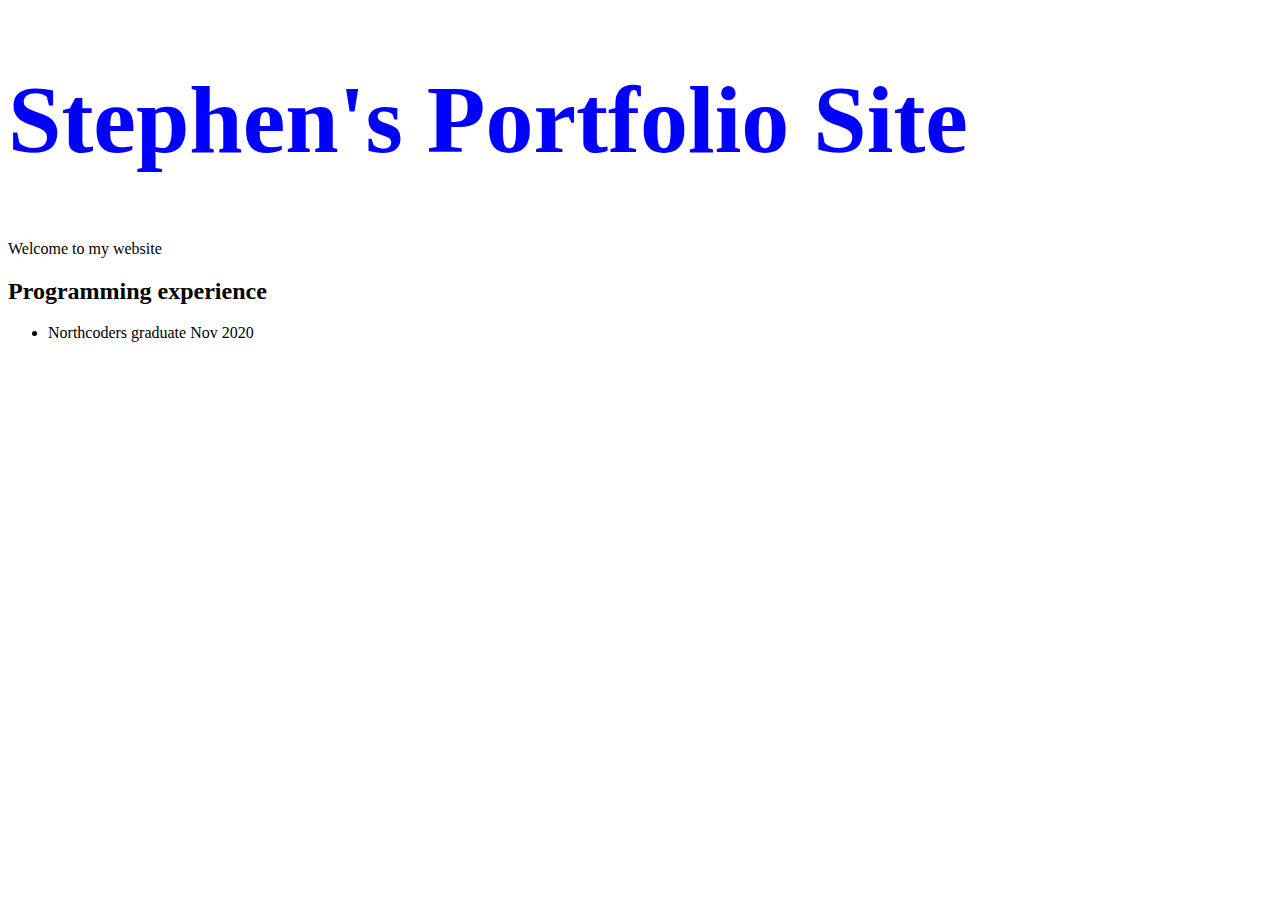
==== index.html @ 731758c3 "start of homepage styling" ====
<!DOCTYPE html>
<html lang="en">

<head>
  <meta charset="UTF-8">
  <meta name="viewport" content="width=device-width, initial-scale=1.0">
  <title>My Portfolio Site</title>
  <link rel="stylesheet" href="index.css">
</head>

<body>
  <h1>Stephen's Portfolio Site</h1>
  <p>Welcome to my website</p>
  <h2>Programming experience</h2>
  <ul>
    <li>Northcoders graduate Nov 2020</li>
  </ul>
</body>

</html>
---- index.css ----
h1 {
  font-size: 72pt;
  color: blue;
}
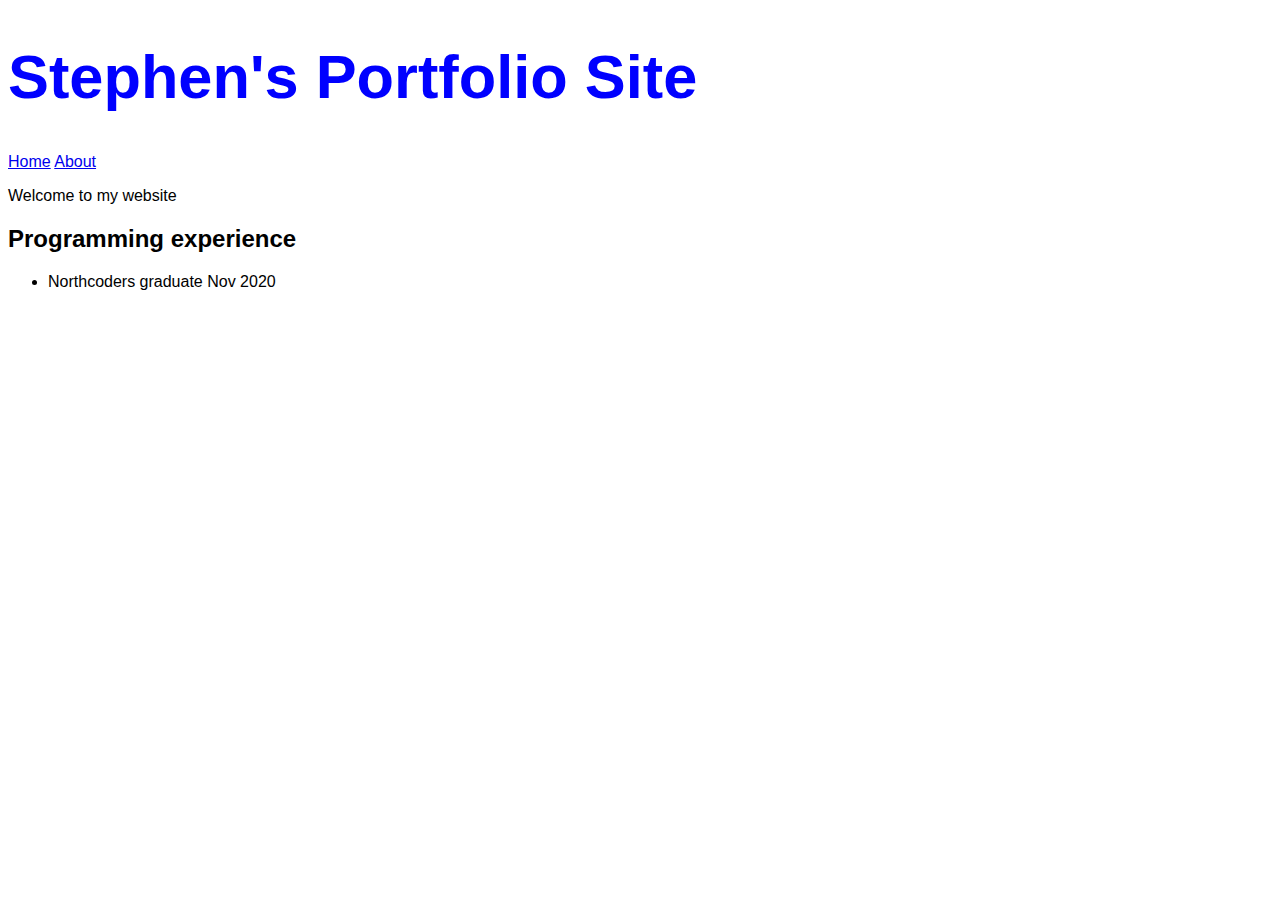
==== commit b79e8ae6: "shell project" ====
--- a/index.html
+++ b/index.html
@@ -9,7 +9,9 @@
 </head>
 
 <body>
-  <h1>Stephen's Portfolio Site</h1>
+  <h1 class="title">Stephen's Portfolio Site</h1>
+  <a href="index.html">Home</a>
+  <a href="about.html">About</a>
   <p>Welcome to my website</p>
   <h2>Programming experience</h2>
   <ul>
--- a/index.css
+++ b/index.css
@@ -1,4 +1,15 @@
 h1 {
   font-size: 72pt;
   color: blue;
+}
+
+body {
+  display: felx;
+  flex-direction: column;
+  align-items: center;
+  font-family: Helvetica;
+}
+
+.title {
+  font-size: 46pt;
 }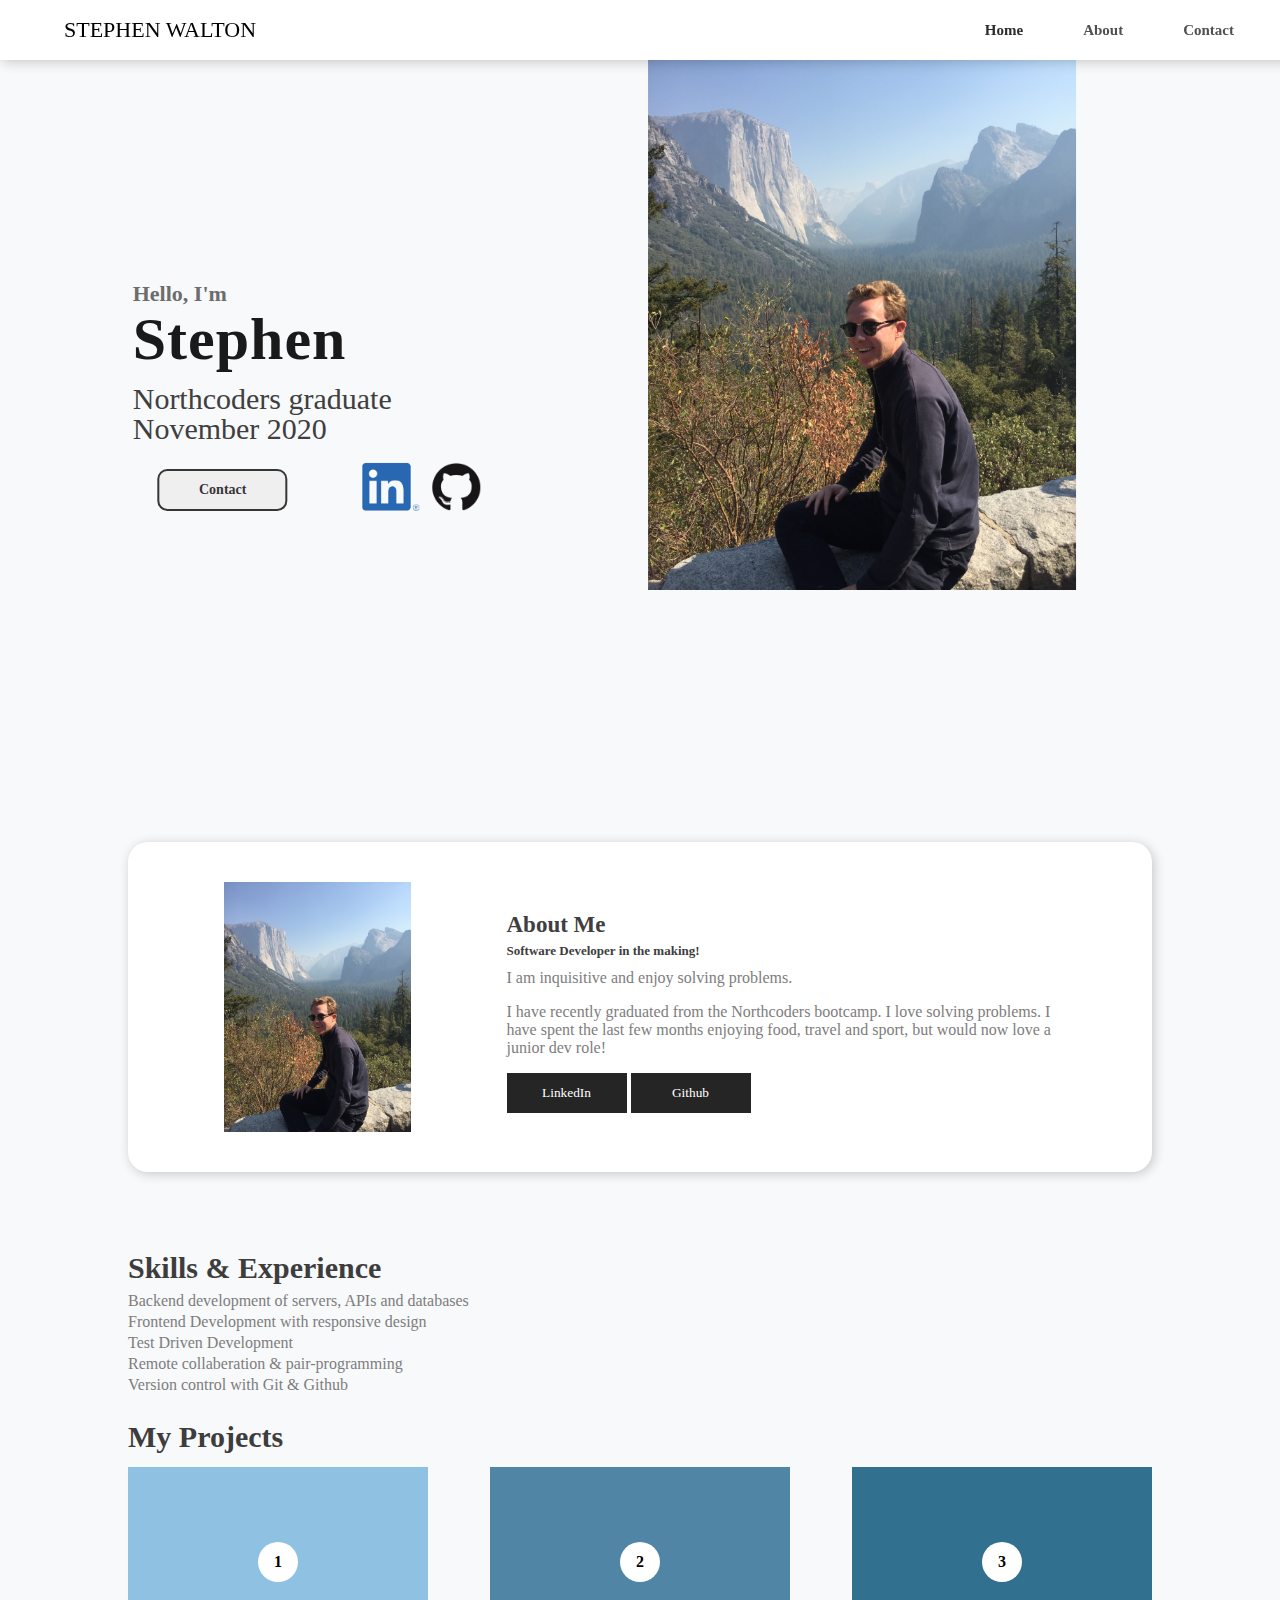
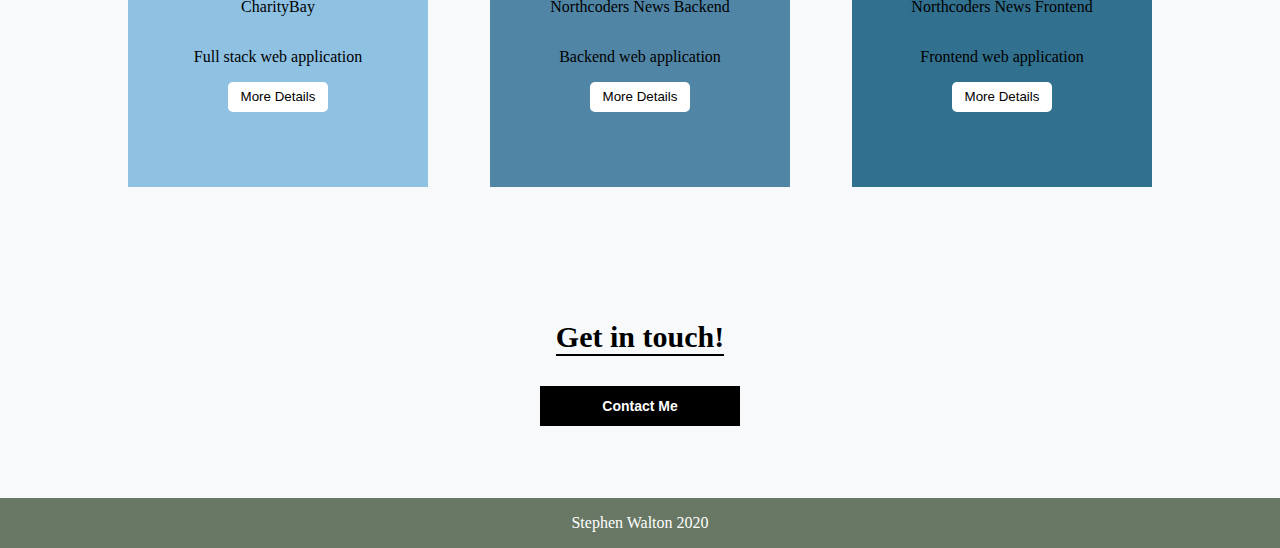
==== commit 577fb0d8: "portfolio site" ====
--- a/index.html
+++ b/index.html
@@ -2,21 +2,130 @@
 <html lang="en">
 
 <head>
-  <meta charset="UTF-8">
+  <meta charset="utf-8">
+  <title>My Portfolio Site</title>
   <meta name="viewport" content="width=device-width, initial-scale=1.0">
   <title>My Portfolio Site</title>
-  <link rel="stylesheet" href="index.css">
+  <link rel="stylesheet" href="style.css">
+  <!---Using Font-->
+  <!-- <script src="https://kit.fontawesome.com/c8e4d183c2.js" crossorigin="anonymous"></script> -->
 </head>
 
 <body>
-  <h1 class="title">Stephen's Portfolio Site</h1>
-  <a href="index.html">Home</a>
-  <a href="about.html">About</a>
-  <p>Welcome to my website</p>
-  <h2>Programming experience</h2>
+  <section>
+<!------navigation-->
+<nav>
+  <!------Logo-->
+  <a href="#" class="logo">STEPHEN WALTON</a>
+  <!------menu-->
   <ul>
-    <li>Northcoders graduate Nov 2020</li>
+    <li><a href="#" class="active">Home</a></li>
+    <li><a href="#aboutsection">About</a></li>
+    <li><a href="#contactsection">Contact</a></li>
   </ul>
+</nav>
+<!------text---------->
+<div class="text-container">
+  <p>Hello, I'm </p>
+  <p>Stephen</p>
+  <p>Northcoders graduate <br>November 2020</p>
+  <form action="mailto:stephenjcwalton@gmail.com" method="post" enctype="text/plain">
+<button class="contact-btn">Contact</button>
+<a href="https://www.linkedin.com/in/stephenjc1/"> <img class="linkedin-link" alt="linkedin" src="images/linkedin_logo.png" width="56.28" height="48"></a>
+<a href="https://github.com/stephenjc1"> <img class="github-link" alt="github" src="images/github_logo.png" width="48" height="48"></a>
+  </form>
+  <a name="aboutsection"></a>
+</div>
+<!------mainimg---------->
+<img src="images/me_yosemite.JPG" class="mainimg" alt="mainimg"> 
+  </section>
+  <!----about-section----->
+<div class="about-container">
+<!----img-->
+<img src="images/me_yosemite.JPG">
+<!---about-text----->
+<div class="about-text">
+  <p>About Me</p>
+  <p>Software Developer in the making!</p>
+  <p>I am inquisitive and enjoy solving
+  problems.</p>
+  <p>I have recently graduated from the Northcoders bootcamp. I love solving
+  problems. I have spent the last few months enjoying food, travel and sport, but would now love a junior dev role!</p>
+  <!----button---->
+  <!-- <button>Contact Me</button>
+  <button><a href="https://www.linkedin.com/in/stephenjc1/"></a> View LinkedIn </button> -->
+<div class="about-me-links">
+  <form method="get" action="https://www.linkedin.com/in/stephenjc1/">
+    <button type="submit">LinkedIn</button>
+  </form>
+  <form method="get" action="https://github.com/stephenjc1">
+    <button type="submit">Github</button>
+  </form>
+</div>
+
+</div>
+</div>
+<!----skills----->
+<div class="skills">
+  <!---text----->
+  <div class="skills-text">
+<p>Skills & Experience</p>
+<p>Backend development of servers, APIs and databases</p>
+<p>Frontend Development with responsive design</p>
+<p>Test Driven Development</p>
+<p>Remote collaberation & pair-programming</p>
+<p>Version control with Git & Github</p>
+</div>
+<div class="projects-header">
+  <p>My Projects</p>
+</div>
+<!--box----->
+<div class="box-container">
+<!-----1----->
+<div class="box-1">
+<span>1</span>
+<p class="heading">CharityBay</p>
+<p class="details">Full stack web application</p>
+<button>More Details</button>
+</div>
+<!-----2----->
+<div class="box-2">
+<span>2</span>
+<p class="heading">Northcoders News Backend</p>
+<p class="details">Backend web application</p>
+<button>More Details</button>
+</div>
+<!-----3----->
+<div class="box-3">
+<span>3</span>
+<p class="heading">Northcoders News Frontend</p>
+<p class="details">Frontend web application</p>
+<button>More Details</button>
+</div>
+
+</div>
+</div>
+<!---contact-------------->
+<a name="contactsection"></a>
+<div class="contact-me">
+<p>Get in touch!</p>
+<form action="mailto:stephenjcwalton@gmail.com" method="post" enctype="text/plain">
+  <button>Contact Me</button>
+</form>
+</div>
+<!-----footer------------->
+<footer>
+  <!-- <p>Going To The Internet</p>
+  <p>something really interesting</p>  -->
+  <!----social-->
+  <!-- <div class="social-icons">
+    <a href="#"></a>
+  </div> -->
+  <!---copyright---->
+  <p class="copyright">Stephen Walton 2020</p>
+</footer> 
+
 </body>
+</html>
 
-</html>+
--- a/style.css
+++ b/style.css
@@ -0,0 +1,351 @@
+@charset "utf-8";
+
+body {
+  /* background-color: f6f5f5; */
+  background-color: #f7f9fb;
+  margin: 0px;
+  padding: 0px;
+}
+ul {
+  list-style: none;
+}
+a {
+  text-decoration: none;
+}
+section {
+  width: 100%;
+  height: 95vh;
+  /* background-image: url("./images/me_yosemite.JPG"); */
+  background-repeat: no-repeat;
+  background-size: cover;
+  position: relative;
+}
+nav {
+  display: flex;
+  justify-content: space-between;
+  align-items: center;
+  height: 60px;
+  background-color: #ffffff;
+  box-shadow: 2px 2px 12px rgba(0, 0, 0, 0.2);
+  padding: 0px 5%;
+  position: fixed;
+  top: 0;
+  width: 100%;
+  z-index: 1;
+}
+nav ul {
+  display: flex;
+  margin-right: 80px;
+}
+nav ul li a {
+  margin: 30px;
+  font-family: myriad pro regular;
+  color: #505050;
+  font-size: 15px;
+  font-weight: 700;
+}
+.logo {
+  font-family: RoadTest;
+  color: #000000;
+  font-size: 22px;
+}
+.active {
+  font-weight: bold;
+  color: #2d2a2a;
+}
+.text-container p:nth-child(1) {
+  font-family: calibri;
+  font-weight: bold;
+  color: #6d6d6d;
+  font-size: 22px;
+}
+.text-container p:nth-child(2) {
+  font-family: calibri;
+  font-weight: bold;
+  letter-spacing: 1px;
+  color: #1a1a1a;
+  font-size: 60px;
+}
+.text-container p:nth-child(3) {
+  font-family: myriad pro regular;
+  color: #403e3e;
+  font-size: 30px;
+  line-height: 30px;
+}
+.text-container p {
+  line-height: 0px;
+  margin: 45px 0px 25px;
+}
+.text-container {
+  position: absolute;
+  left: 13%;
+  top: 42%;
+  transform: translate(-13%, -42%);
+}
+.text-container button {
+  width: 130px;
+  height: 42px;
+  border-radius: 10px;
+  font-family: calibri;
+  font-weight: bold;
+  font-size: 14px;
+  outline: none;
+  margin: 0px 25px;
+}
+.contact-btn {
+  border: 2px solid #373636;
+  color: #373636;
+}
+.linkedin-link {
+  position: fixed;
+  bottom: 0;
+  left: 230px;
+}
+.github-link {
+  position: fixed;
+  bottom: 0px;
+  left: 300px;
+}
+button:active {
+  transform: scale(1.1);
+}
+.mainimg {
+  height: 570px;
+  position: absolute;
+  top: 20px;
+  bottom: 40px;
+  left: 70%;
+  transform: translateX(-58%);
+}
+.about-container {
+  width: 80%;
+  height: 330px;
+  background-color: #ffffff;
+  border-radius: 20px;
+  box-shadow: 2px 2px 12px rgba(0, 0, 0, 0.2);
+  display: flex;
+  margin: -1% auto 20px auto;
+  position: relative;
+  justify-content: space-evenly;
+  align-items: center;
+}
+.about-container img {
+  height: 250px;
+}
+.about-text {
+  width: 550px;
+}
+.about-text p:nth-child(1) {
+  color: #403e3e;
+  font-family: myriad pro;
+  font-weight: bold;
+  font-size: 23px;
+  line-height: 0px;
+}
+.about-text p:nth-child(2) {
+  color: #3e3d3d;
+  font-size: 13px;
+  font-family: myriad pro;
+  font-weight: bold;
+  line-height: 5px;
+}
+.about-text p:nth-child(3),
+.about-text p:nth-child(4) {
+  color: #7e7d7d;
+  font-family: calibri;
+  font-size: 16px;
+}
+.about-text button {
+  display: inline;
+  width: 120px;
+  height: 40px;
+  color: #ffffff;
+  outline: none;
+  border: none;
+  font-family: calibri;
+  background-color: #262525;
+}
+.about-me-links form,
+.about-me-links form div {
+  display: inline;
+}
+
+/* .about-me-links button {
+  display: inline;
+  vertical-align: middle;
+} */
+.skills {
+  height: 600px;
+  padding: 2% 10% 0px 10%;
+}
+.skills-text p:nth-child(1) {
+  font-family: calibri;
+  font-weight: bold;
+  color: #3e3d3d;
+  font-size: 30px;
+  line-height: 0px;
+}
+.skills-text p:nth-child(2),
+.skills-text p:nth-child(3),
+.skills-text p:nth-child(4),
+.skills-text p:nth-child(5),
+.skills-text p:nth-child(6) {
+  font-family: calibri;
+  color: #7e7d7d;
+  font-size: 16px;
+  line-height: 5px;
+}
+.skills-text {
+  width: 500px;
+  margin: 50px 0px;
+}
+.projects-header p:nth-child(1) {
+  font-family: calibri;
+  font-weight: bold;
+  color: #3e3d3d;
+  font-size: 30px;
+  line-height: 0px;
+}
+
+.box-1,
+.box-2,
+.box-3 {
+  width: 300px;
+  height: 320px;
+  background-repeat: no-repeat;
+  background-size: cover;
+  box-shadow: 2px 2px 12px rgba(0 0 0 0.3);
+  display: flex;
+  justify-content: center;
+  align-items: center;
+  flex-direction: column;
+}
+.box-container {
+  display: flex;
+  justify-content: space-between;
+}
+.box-1 {
+  background-color: #8fc1e3;
+}
+.box-2 {
+  background-color: #5085a5;
+}
+.box-3 {
+  background-color: #31708e;
+}
+.box-1 span,
+.box-2 span,
+.box-3 span {
+  width: 40px;
+  height: 40px;
+  border-radius: 50%;
+  background-color: #ffffff;
+  display: flex;
+  justify-content: center;
+  align-items: center;
+  font-family: calibri;
+  font-weight: bold;
+}
+.box-1 p :nth-child(2),
+.box-2 p :nth-child(2),
+.box-3 p :nth-child(2) {
+  color: #ffffff;
+  font-family: calibri;
+  font-size: 23px;
+  line-height: 0px;
+}
+/* .box-1 p :nth-child(3),
+.box-2 p :nth-child(3),
+.box-3 p :nth-child(3) {
+  font-family: calibri;
+  text-align: center;
+  width: 230px;
+  margin: 0px 0px 20px 0px;
+  color: #8f8f8f;
+} */
+.box-1 button,
+.box-2 button,
+.box-3 button {
+  width: 100px;
+  height: 30px;
+  background-color: #ffffff;
+  border: none;
+  outline: none;
+  border-radius: 5px;
+}
+.contact-me {
+  width: 100%;
+  height: 280px;
+  display: flex;
+  flex-direction: column;
+  justify-content: center;
+  align-items: center;
+}
+.contact-me p {
+  color: #000000;
+  font-size: 30px;
+  font-family: calibri;
+  font-weight: bold;
+  border-bottom: 2px solid #000000;
+}
+.contact-me button {
+  color: #ffffff;
+  width: 200px;
+  height: 40px;
+  background-color: #000000;
+  outline: none;
+  border: none;
+  font-size: 14px;
+  font-weight: bold;
+}
+footer {
+  height: 50px;
+  display: flex;
+  flex-direction: column;
+  justify-content: center;
+  align-items: center;
+  position: relative;
+  background-color: #687864;
+}
+footer p {
+  font-family: calibri;
+  line-height: 50px;
+  color: #ffffff;
+}
+/*
+footer p:nth-child(1) {
+  font-size: 30px;
+  font-weight: bold;
+  color: #191919;
+  line-height: 10px;
+}
+footer p:nth-child(2) {
+  font-size: 16px;
+  color: #7e7d7d;
+  width: 600px;
+  text-align: center;
+}
+.soical-icons a {
+  width: 40px;
+  height: 40px;
+  display: flex;
+  justify-content: center;
+  align-items: center;
+  background-color: #e6e3e3;
+  margin: 20px 10px;
+  border-radius: 50%;
+}
+.soical-icons {
+  display: flex;
+}  */
+
+/* .copyright {
+  color: #ffffff;
+  font-size: 13px;
+  position: absolute;
+  left: 50%;
+  bottom: 10px;
+  transform: translateX(-50%);
+} */
+
+/* color: #565555; */
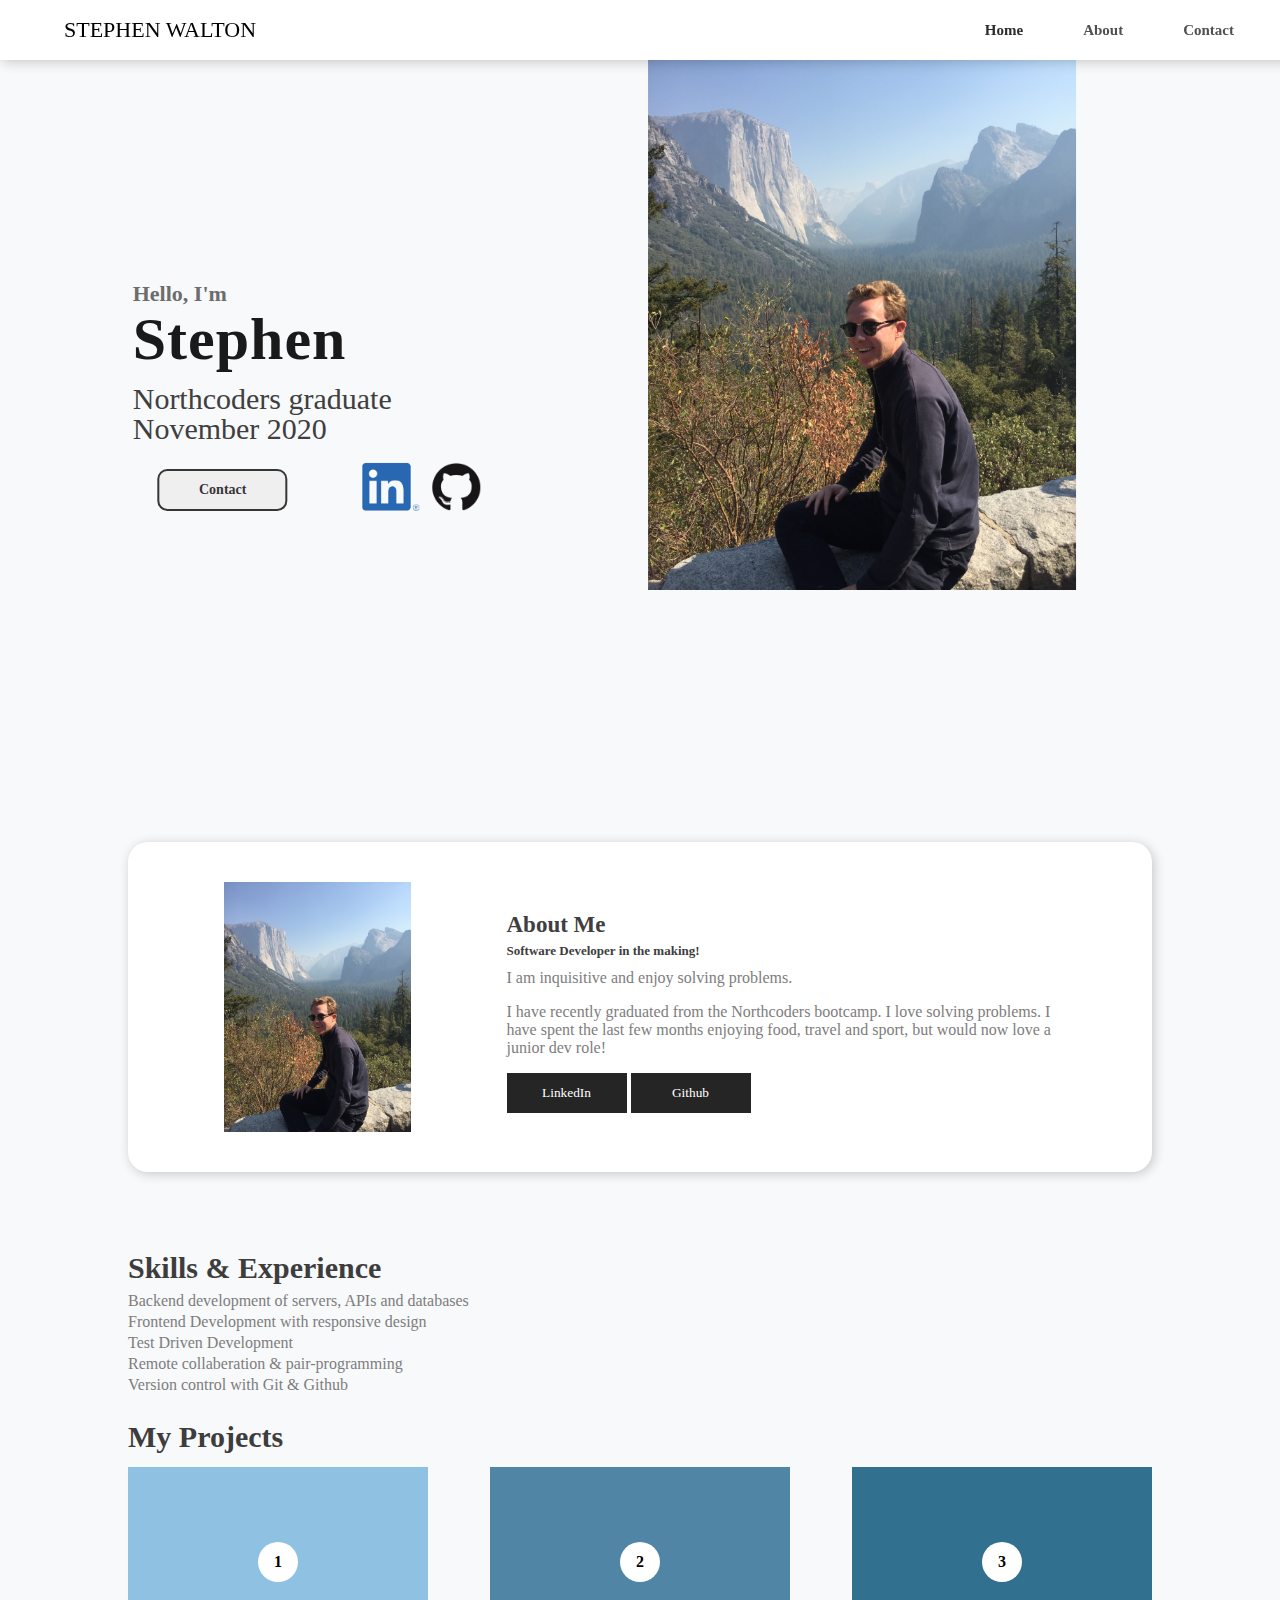
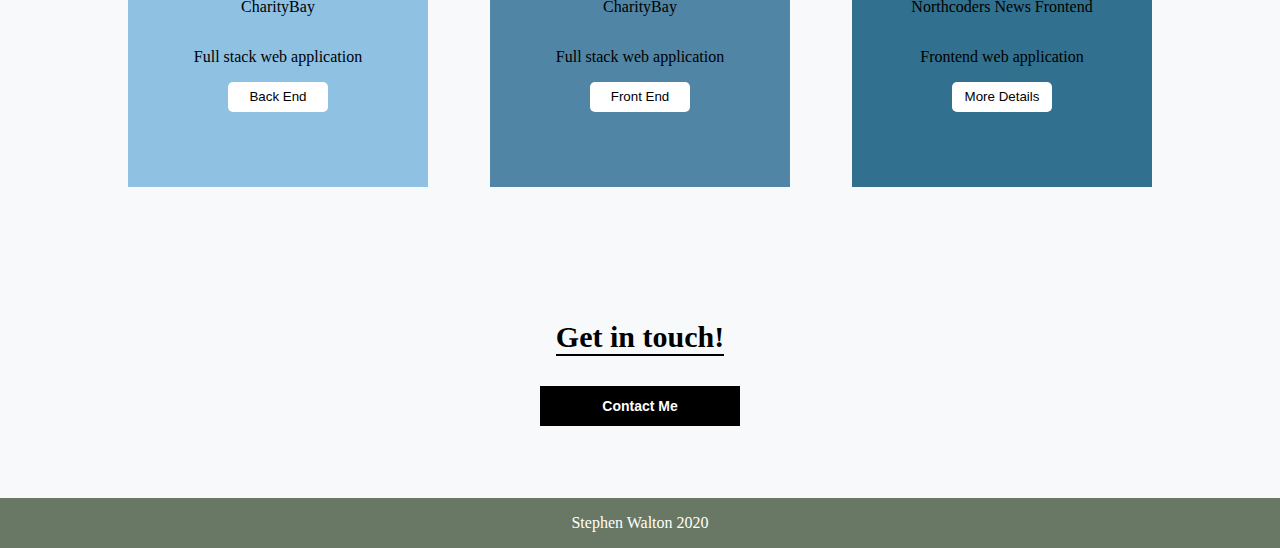
==== commit 39791054: "git links" ====
--- a/index.html
+++ b/index.html
@@ -86,21 +86,27 @@
 <span>1</span>
 <p class="heading">CharityBay</p>
 <p class="details">Full stack web application</p>
-<button>More Details</button>
+<form method="get" action="https://github.com/stephenjc1/be-charity-bay">
+<button type="submit">Back End</button>
+</form>
 </div>
 <!-----2----->
 <div class="box-2">
 <span>2</span>
-<p class="heading">Northcoders News Backend</p>
-<p class="details">Backend web application</p>
-<button>More Details</button>
+<p class="heading">CharityBay</p>
+<p class="details">Full stack web application</p>
+<form method="get" action="https://github.com/stephenjc1/fe-charity-bay">
+  <button type="submit">Front End</button>
+</form>
 </div>
 <!-----3----->
 <div class="box-3">
 <span>3</span>
 <p class="heading">Northcoders News Frontend</p>
 <p class="details">Frontend web application</p>
-<button>More Details</button>
+<form method="get" action="https://github.com/stephenjc1/stephenw-fe-nc-news">
+  <button type="submit">More Details</button>
+</form>
 </div>
 
 </div>
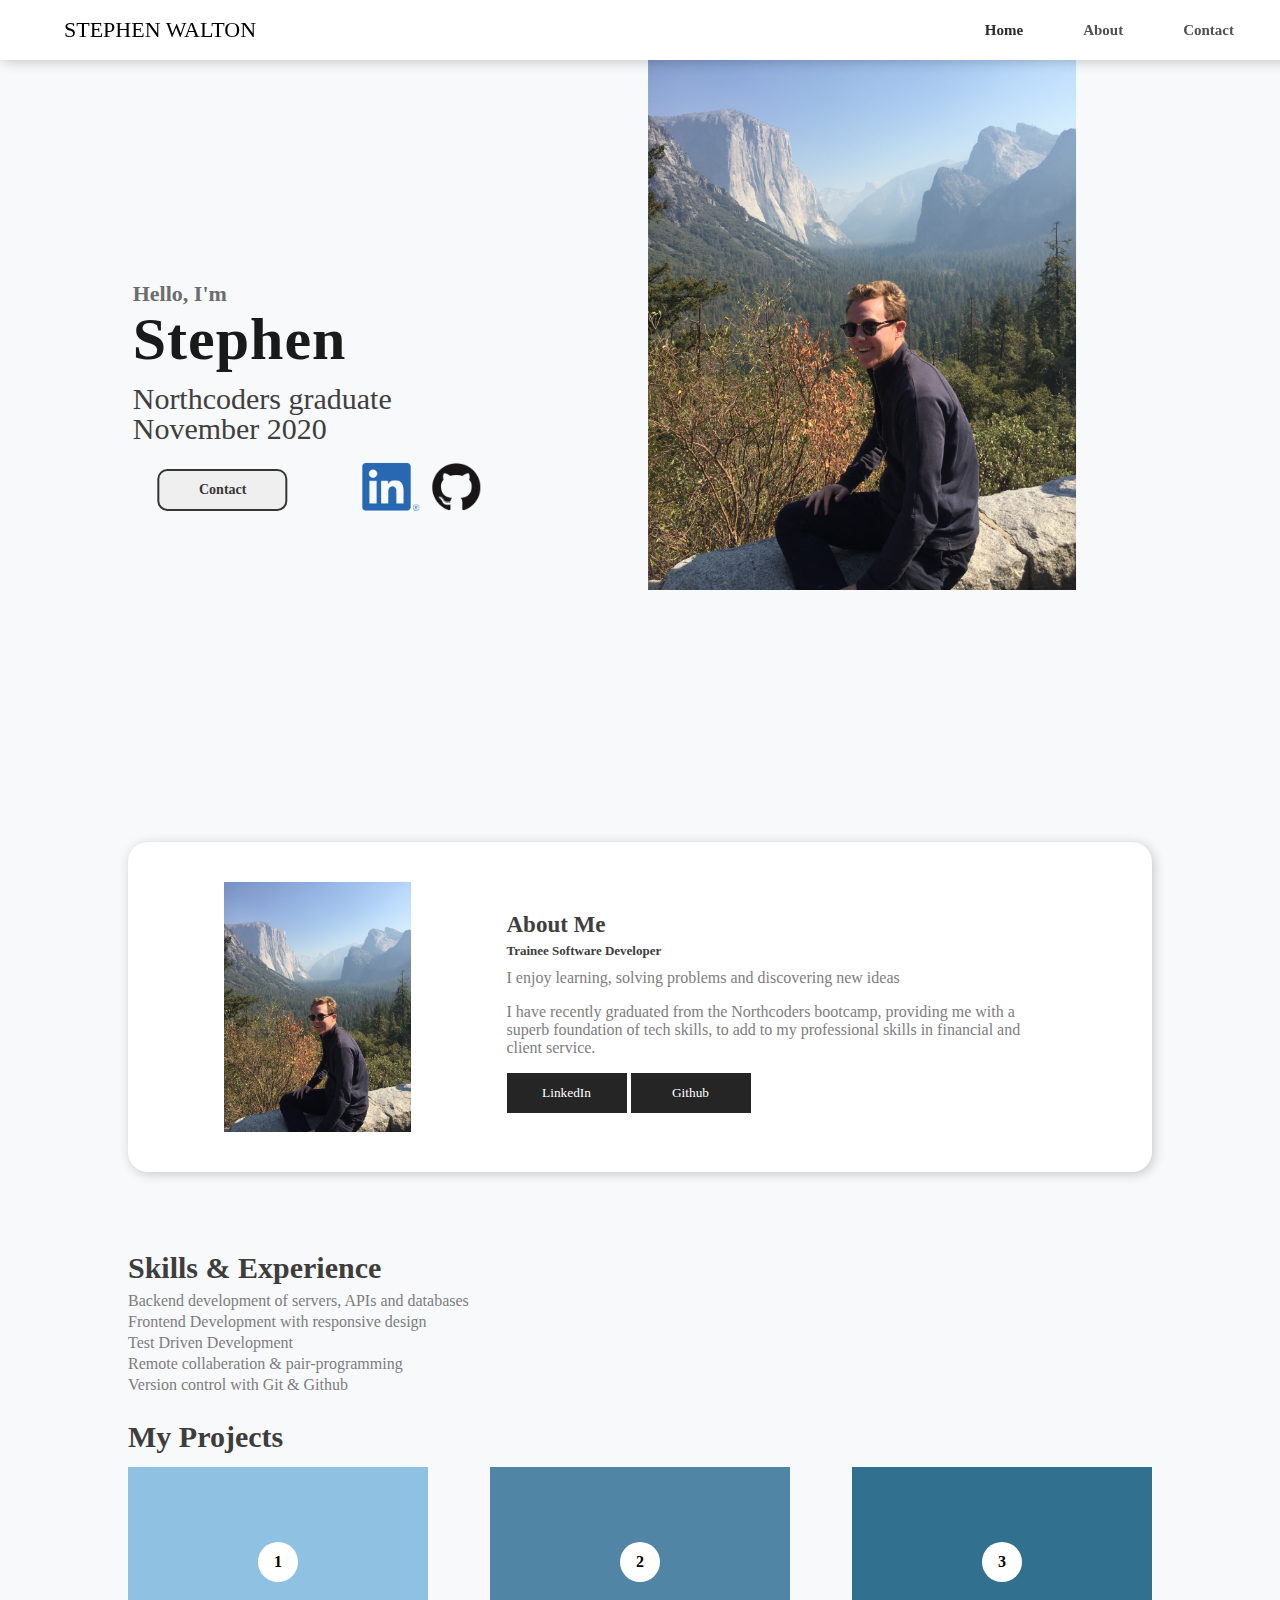
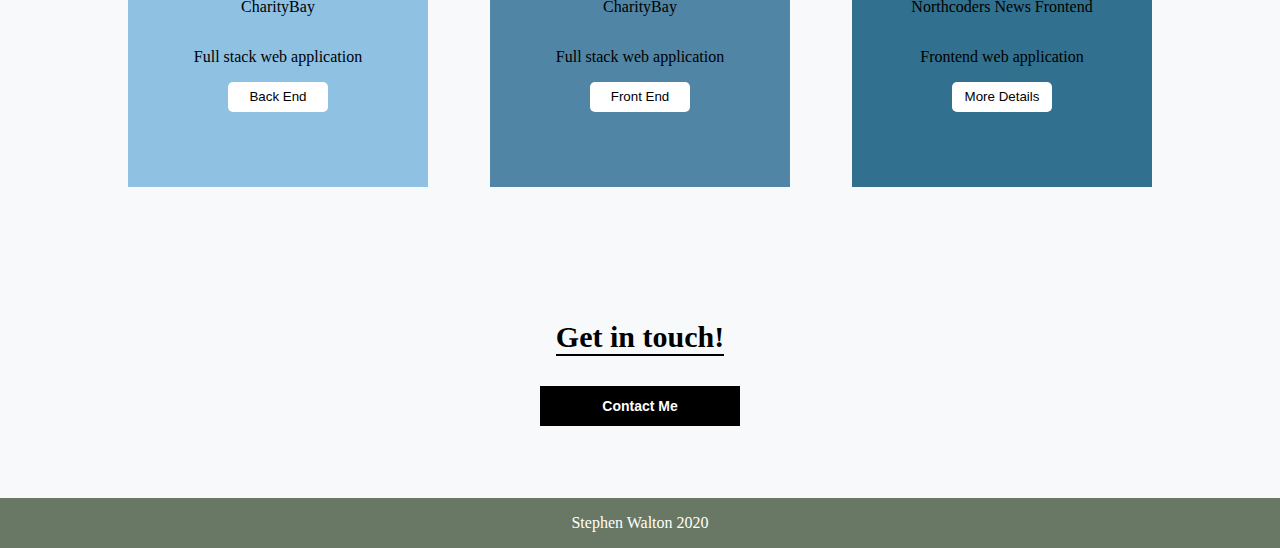
==== commit df8a1a32: "about me update" ====
--- a/index.html
+++ b/index.html
@@ -46,11 +46,10 @@
 <!---about-text----->
 <div class="about-text">
   <p>About Me</p>
-  <p>Software Developer in the making!</p>
-  <p>I am inquisitive and enjoy solving
-  problems.</p>
-  <p>I have recently graduated from the Northcoders bootcamp. I love solving
-  problems. I have spent the last few months enjoying food, travel and sport, but would now love a junior dev role!</p>
+  <p>Trainee Software Developer</p>
+  <p>I enjoy learning, solving
+  problems and discovering new ideas</p>
+  <p>I have recently graduated from the Northcoders bootcamp, providing me with a superb foundation of tech skills, to add to my professional skills in financial and client service.</p>
   <!----button---->
   <!-- <button>Contact Me</button>
   <button><a href="https://www.linkedin.com/in/stephenjc1/"></a> View LinkedIn </button> -->
--- a/style.css
+++ b/style.css
@@ -109,6 +109,43 @@
 button:active {
   transform: scale(1.1);
 }
+
+@media screen and (max-width: 1000px) {
+  img.mainimg {
+    height: 0px;
+    position: absolute;
+    top: 20px;
+    bottom: 40px;
+    left: 70%;
+    transform: translateX(-58%);
+  }
+}
+
+@media screen and (min-width: 1001px) {
+  img.mainimg {
+    height: 570px;
+    position: absolute;
+    top: 20px;
+    bottom: 40px;
+    left: 70%;
+    transform: translateX(-58%);
+  }
+}
+
+@media screen and (min-width: 1501px) {
+  img.mainimg {
+    height: 900px;
+    position: absolute;
+    top: 20px;
+    bottom: 40px;
+    left: 70%;
+    transform: translateX(-58%);
+  }
+}
+/* img.mainimg {
+  height: auto;
+} */
+/* 
 .mainimg {
   height: 570px;
   position: absolute;
@@ -116,7 +153,8 @@
   bottom: 40px;
   left: 70%;
   transform: translateX(-58%);
-}
+} */
+
 .about-container {
   width: 80%;
   height: 330px;
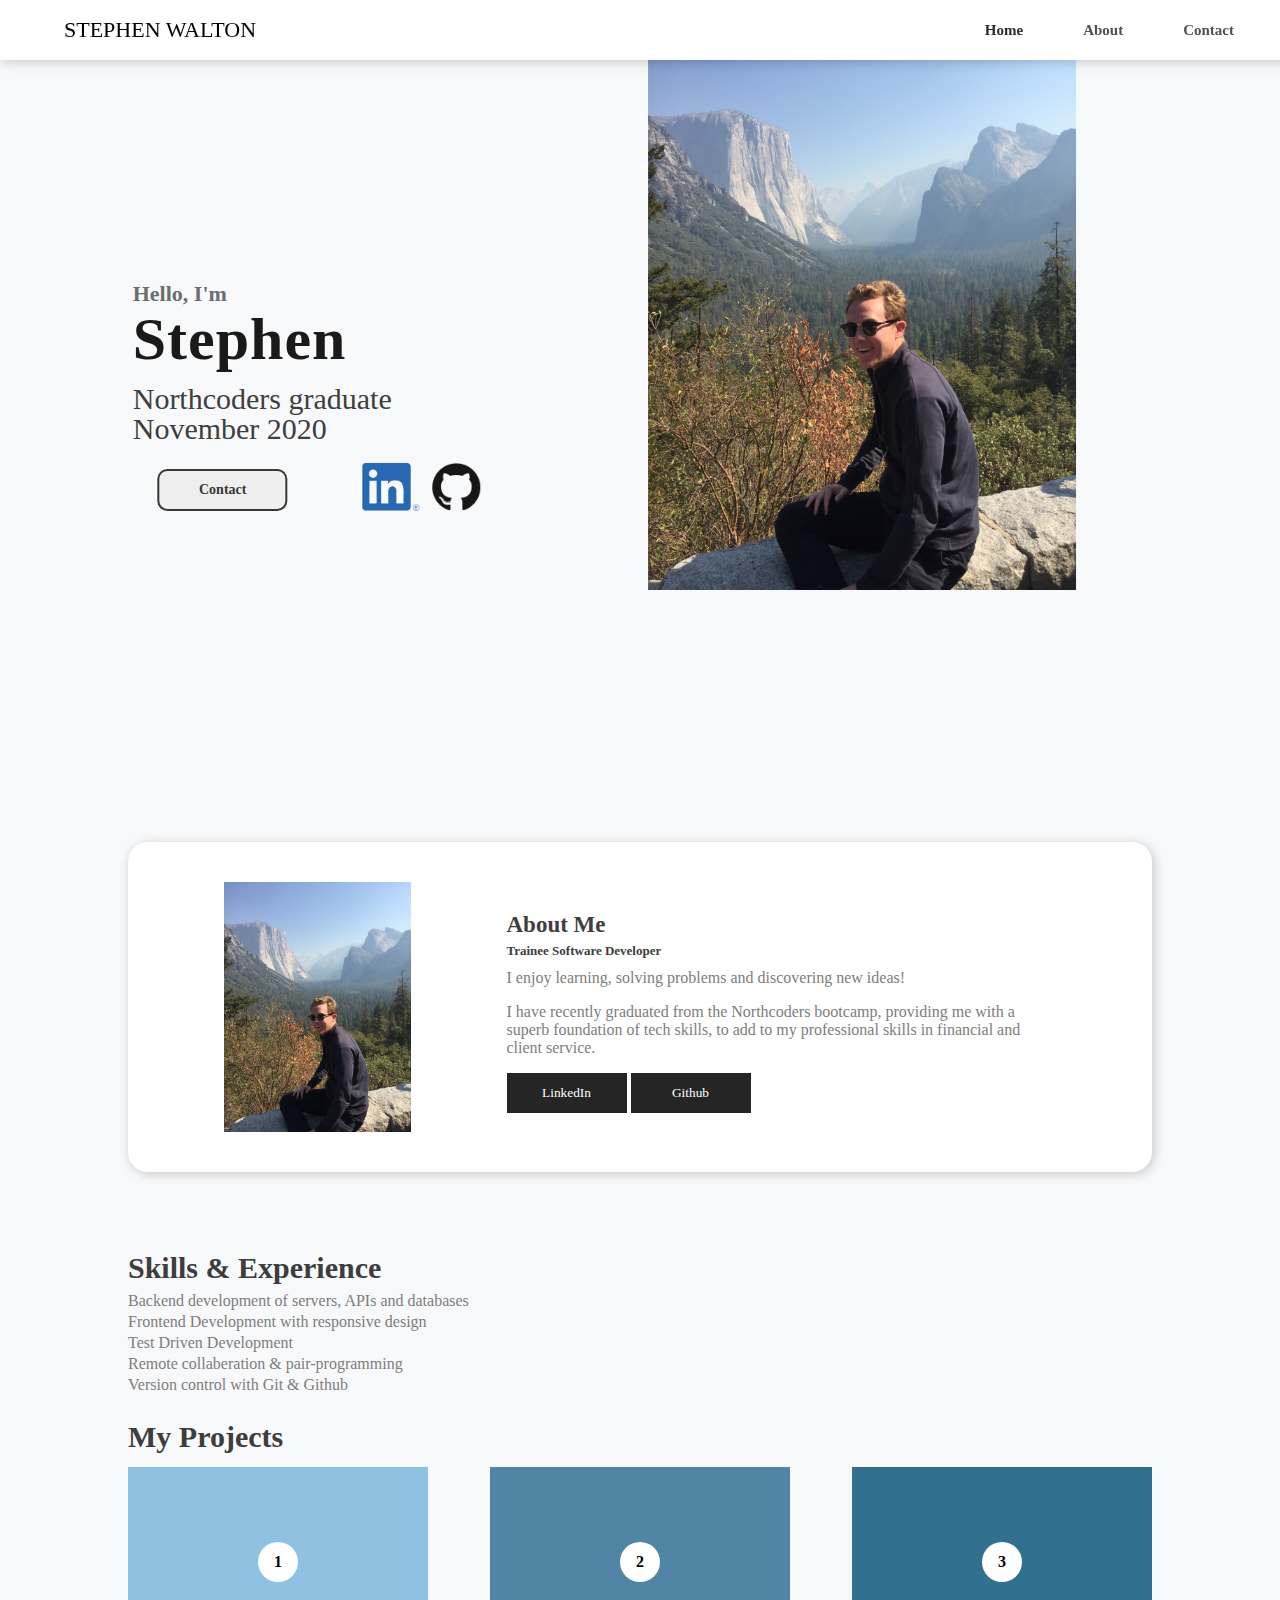
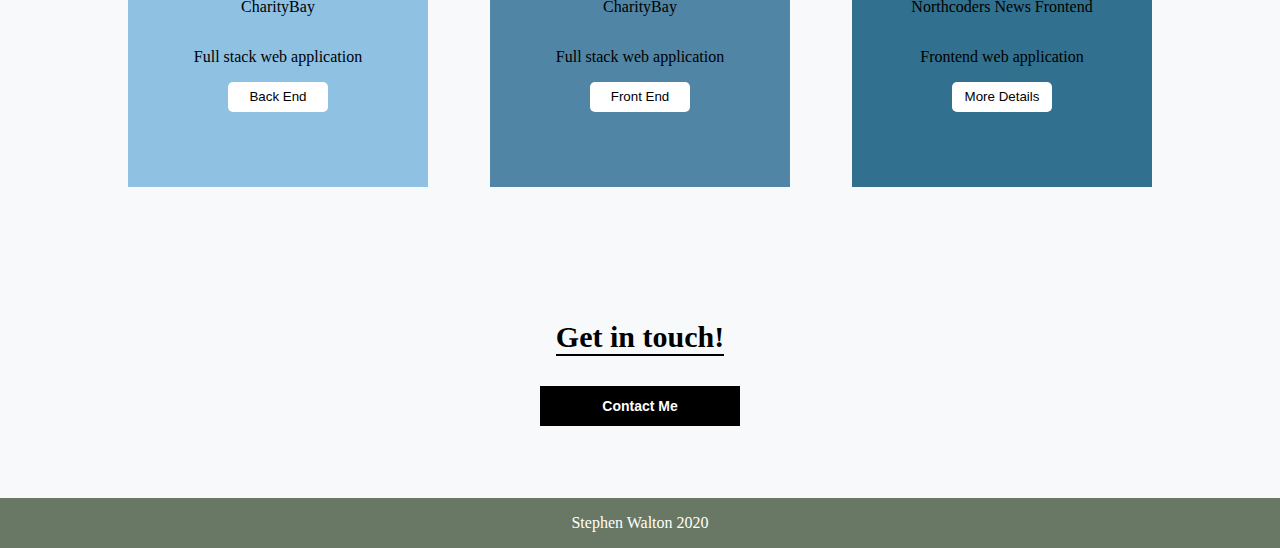
==== commit ef7acb15: "about me update 2" ====
--- a/index.html
+++ b/index.html
@@ -48,7 +48,7 @@
   <p>About Me</p>
   <p>Trainee Software Developer</p>
   <p>I enjoy learning, solving
-  problems and discovering new ideas</p>
+  problems and discovering new ideas!</p>
   <p>I have recently graduated from the Northcoders bootcamp, providing me with a superb foundation of tech skills, to add to my professional skills in financial and client service.</p>
   <!----button---->
   <!-- <button>Contact Me</button>
